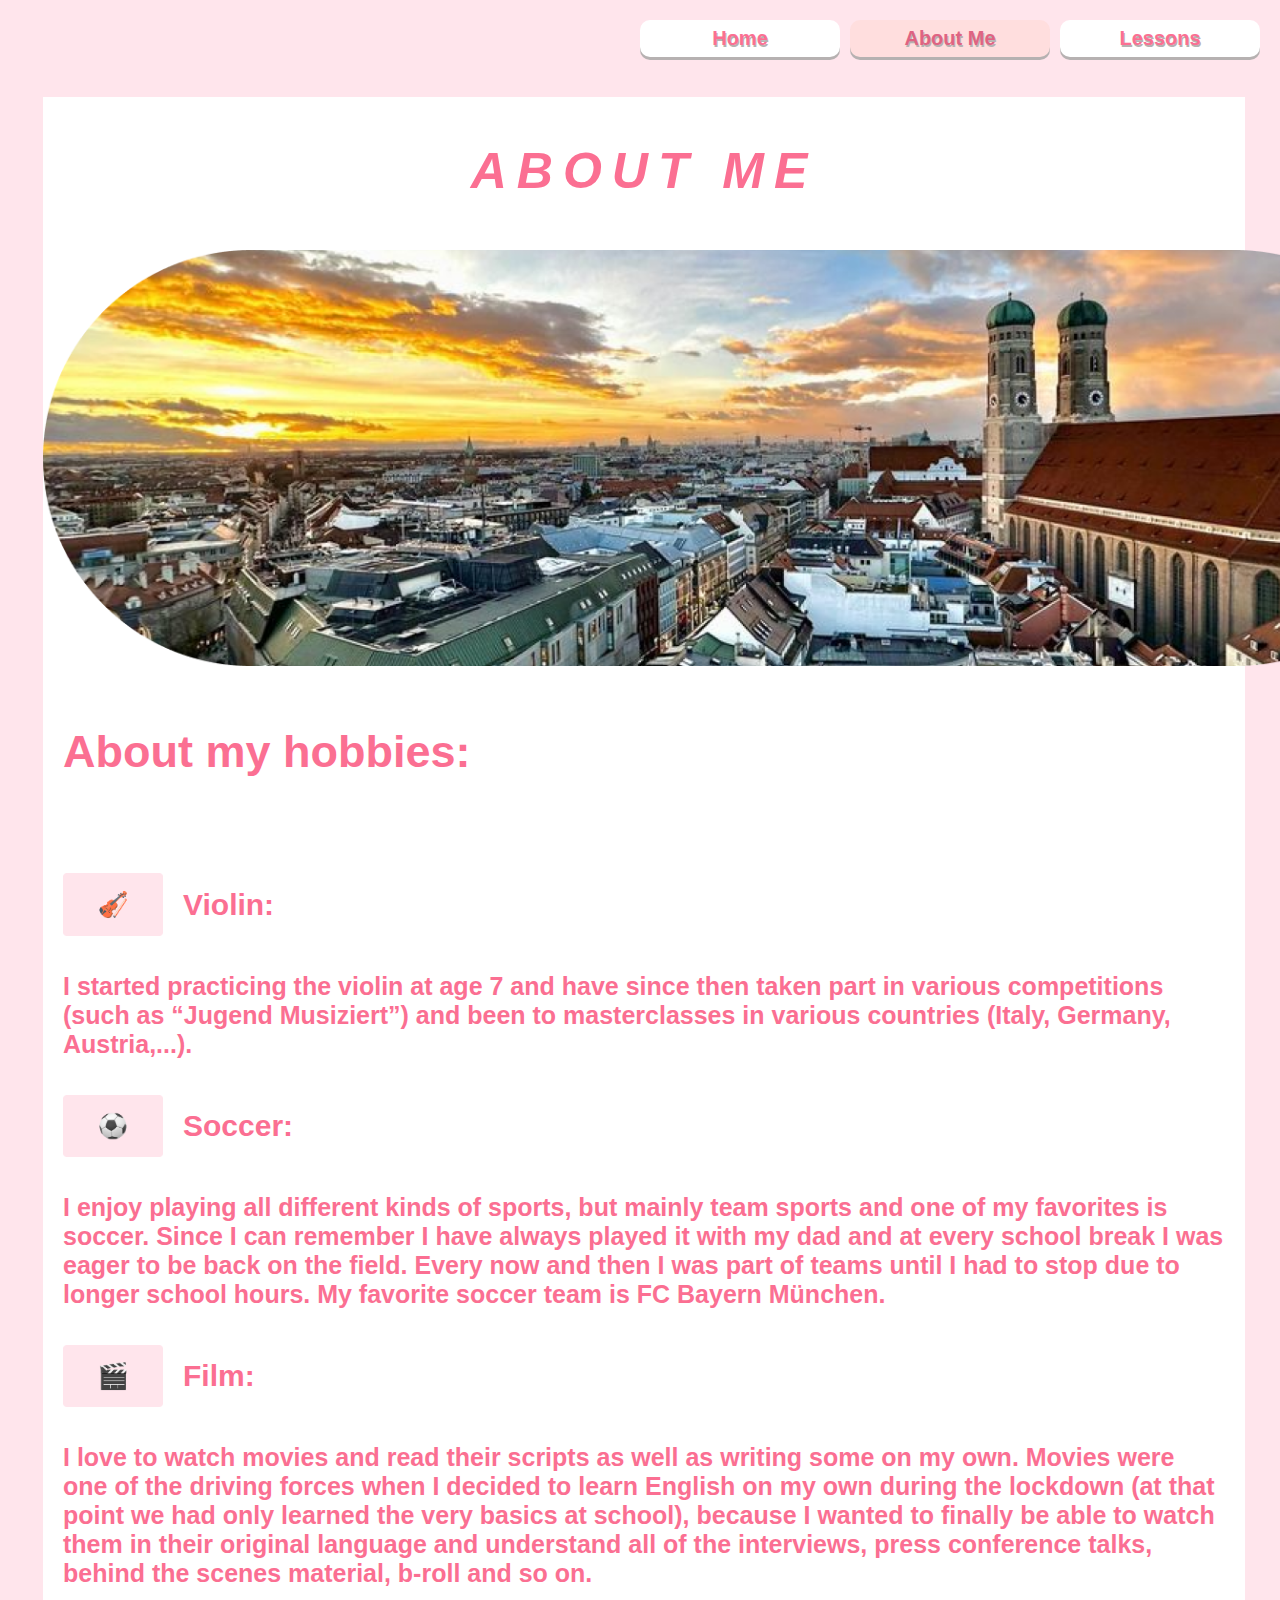
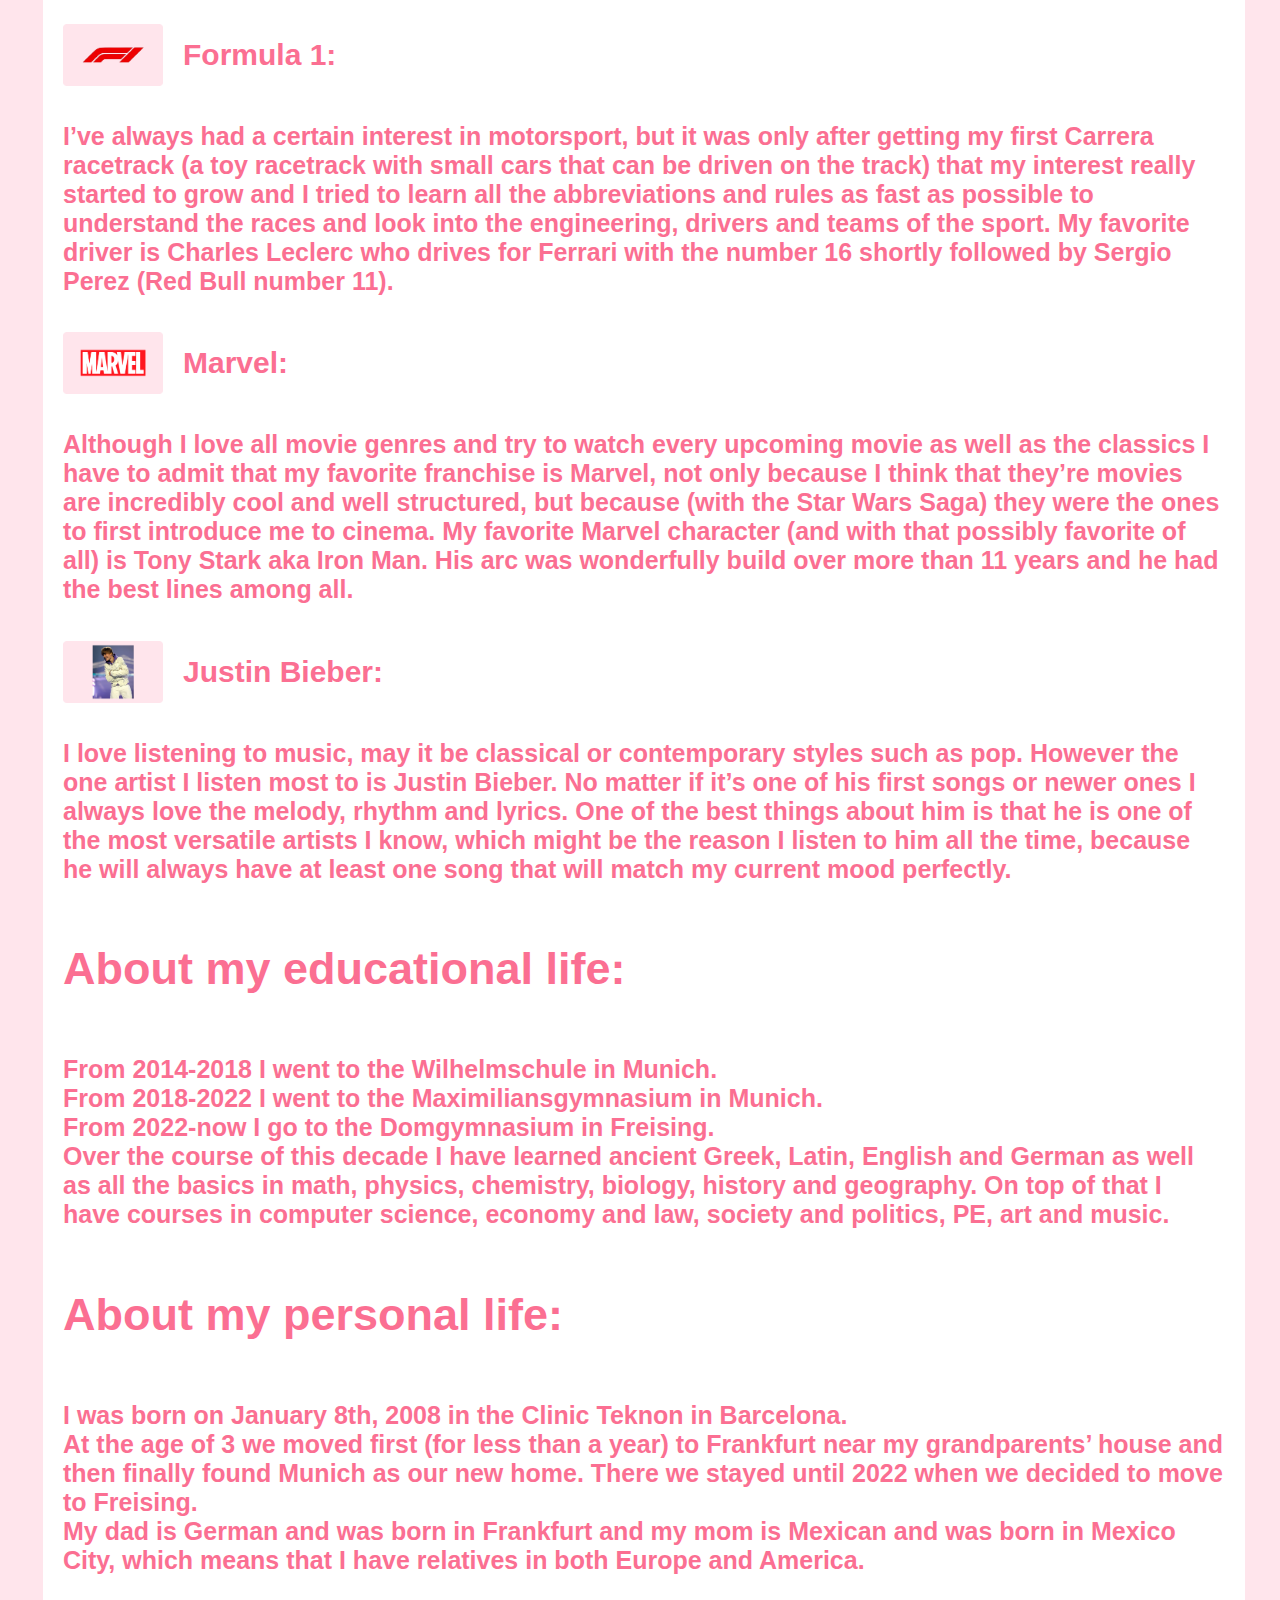
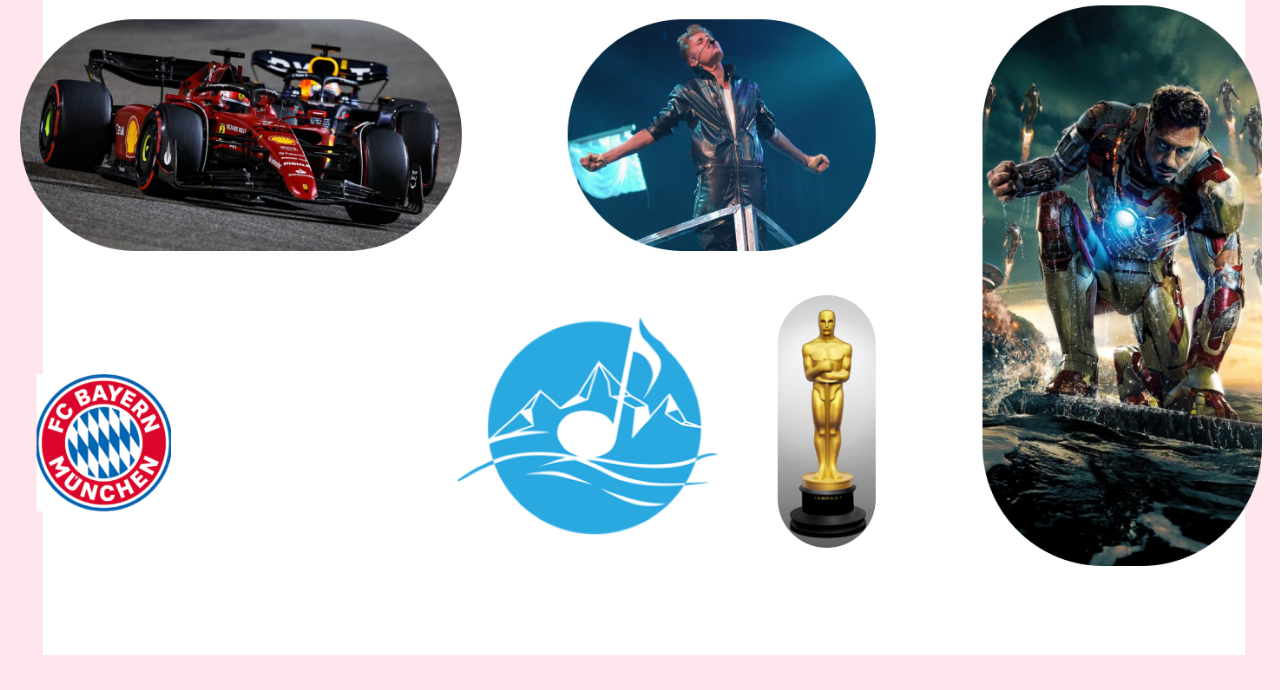
==== about-me.html @ e3620278 "init" ====
<html>
    <head>
        <title>Barbara Holubar Yáñez</title>
        <link rel="stylesheet" href="main.css"/>
        <link rel="stylesheet" href="about-me.css"/>
    </head>
   

    <body>

        <div id="main2">


            <div id="buttons">    
                <a id="button-home"  href="index.html">Home</a>   
                <a id="button-about-me" class="active" href="about-me.html">About Me</a>    
                <a id="button-lessons" href="lessons.html">Lessons</a>       
            </div>

        </div>


        <div id="about-me">
            
          <div id="hobbies"> 
            <h3>ABOUT ME</h3>
            
            <img src="munich.png" id="munich" width="1400px"/>

            <h4>About my hobbies:</h4>

            <div class="flex flex-left center">
                <img src="violin.png" width="100px" id="violin"/>
                <h5>Violin:</h5>
            </div>

                <h6>I started practicing the violin at age 7 and have since then taken part in various competitions (such as “Jugend Musiziert”)
                 and been to masterclasses in various countries (Italy, Germany, Austria,...).</h6>   
           
           
             <div class="flex flex-left center">
                <img src="soccer.png" width="100px" id="soccer"/>
                <h5>Soccer:</h5>  
            </div>

                <h6> I enjoy playing all different kinds of sports, but mainly team sports and one of my favorites is soccer. Since I can remember
                     I have always played it with my dad and at every school break I was eager to be back on the field. Every now and then I was part
                      of teams until I had to stop due to longer school hours. My favorite soccer team is FC Bayern München.</h6>
            
            <div class="flex flex-left center">
                <img src="film.png" width="100px" id="film"/>
                <h5>Film:</h5>
            </div>
                
            
                <h6>I love to watch movies and read their scripts as well as writing some on my own. Movies were one of the driving forces when I decided
                     to learn English on my own during the lockdown (at that point we had only learned the very basics at school), because I wanted to finally
                      be able to watch them in their original language and understand all of the interviews, press conference talks, behind the scenes material, b-roll and so on.</h6>

            
            
            <div class="flex flex-left center">
                <img src="f1.png" width="100px" id="f1"/>                          
                <h5>Formula 1:</h5>  
            </div>   
               
                              
               
                <h6> I’ve always had a certain interest in motorsport, but it was only after getting my first Carrera racetrack (a toy racetrack with small
                     cars that can be driven on the track) that my interest really started to grow and I tried to learn all the abbreviations and rules as
                      fast as possible to understand the races and look into the engineering, drivers and teams of the sport. My favorite driver is Charles Leclerc
                       who drives for Ferrari with the number 16 shortly followed by Sergio Perez (Red Bull number 11).</h6>     
                       
         
         
            <div class="flex flex-left center">
                <img src="marvel.png" width="100px" id="marvel"/> 
                <h5>Marvel:</h5>                 
            </div>    
         
         
                            
                <h6>Although I love all movie genres and try to watch every upcoming movie as well as the classics I have to admit that my favorite franchise is Marvel,
                     not only because I think that they’re movies are incredibly cool and well structured, but because (with the Star Wars Saga) they were the ones to
                      first introduce me to cinema. My favorite Marvel character (and with that possibly favorite of all) is Tony Stark aka Iron Man.
                       His arc was wonderfully build over more than 11 years and he had the best lines among all.</h6>  
                       
          
          
          
            <div class="flex flex-left center">
                <img src="jb.png" width="100px" id="jb"/>
                <h5>Justin Bieber:</h5>           
            </div> 
                



                <h6>I love listening to music, may it be classical or contemporary styles such as pop. However the one artist I listen most to is Justin Bieber.
                     No matter if it’s one of his first songs or newer ones I always love the melody, rhythm and lyrics. One of the best things about him
                      is that he is one of the most versatile artists I know, which might be the reason I listen to him all the time, because he will always
                       have at least one song that will match my current mood perfectly. </h6>         
           
           
           



          <div id="education">
            <h4>About my educational life:</h4>
            
            <h6>From 2014-2018 I went to the Wilhelmschule in Munich. <br/>
                From 2018-2022 I went to the Maximiliansgymnasium in Munich. <br/>
                From 2022-now I go to the Domgymnasium in Freising.</h6> 
            
            <h6>
                Over the course of this decade I have learned ancient Greek, Latin, English and German as well as all the basics in math, physics, chemistry, biology,
                 history and geography. On top of that I have courses in computer science, economy and law, society and politics, PE, art and music.</h6>
          </div>      


          <div id="personal">
            <h4>About my personal life:</h4>

            <h6>I was born on January 8th, 2008 in the Clinic Teknon in Barcelona.</h6>

            <h6>At the age of 3 we moved first (for less than a year) to Frankfurt near my grandparents’ house and then finally found Munich as our new home.
                 There we stayed until 2022 when we decided to move to Freising.</h6>

            <h6>My dad is German and was born in Frankfurt and my mom is Mexican and was born in Mexico City, which means that I have relatives in both Europe and America.</h6>     
          </div>

          <div id="pictures">  <img src="pictures.png" width="1300px"/>  </div> 
          <div id="seefeld">  <img src="seefeld.png" width="300px"/>  </div>    






          </div>
           
            <!-- <img src="text1.png" id="text1"/>

            <h4>About my educational life:</h4>

            <img src="text2.png"/>

            <h4>About my personal life:</h4>

            <img src="text3.png"/>

            <img src="text4.png" width="300px" id="pictures"/>     -->


        
        </div>





    </body>












</html>
---- main.css ----
h1 {
    color: #FB6F92; 
    font-style: Italic; 
    font-size: 64px;        /*Immer die Hälfte*/
    font-family: 'Courier New', Courier, monospace;
    font-weight: 600;
    display: flex;
    justify-content: center;
            
}

.flex {
    display: flex;
    
    align-items: center;
}

.flex-left {
    justify-content: flex-start;
}

.center {
    align-items: center;
}

#main {
padding-top: 20px;
padding-right: 20px;
padding-left: 20px;
background-color: #ffe5ec;
padding-bottom: 130px;

}

#button-home, #button-about-me, #button-lessons {
    font-size: 20px;
    font-family: Verdana, Geneva, Tahoma, sans-serif;
    font-weight: bold;
    border: #ffffff;
    border-radius: 10px;
    width: 200px;
    text-align: center;
    box-shadow: 0px 3px #b6b1b1;
    text-shadow: 1px 2px #b6b1b1;  
    padding: 7px 0;
}

#button-home.active, #button-about-me.active, #button-lessons.active {
    background-color: #ffdede;
    color: #df6382
}


#button-home {
    margin-right: 10px;
    background-color:#ffffff ;
    color:#FB6F92; 
}


#button-about-me {
    text-decoration: none;
    background-color:#ffffff ;
    color:#FB6F92; 
    margin-right: 10px; 

}

#button-lessons {
    background-color:#ffffff ;
    color:#FB6F92;  
    text-decoration: none;
}


#buttons {
    display: flex;
    justify-content: flex-end;

}
---- about-me.css ----
body {
    background-color: #ffe5ec;
    margin-top: 0px;
    margin-right: 0px;
}


#button-home, #button-about-me, #button-lessons {
    font-size: 20px;
    font-family: Verdana, Geneva, Tahoma, sans-serif;
    font-weight: bold;
    border: #ffffff;
    border-radius: 10px;
    width: 200px;
    text-align: center;
    box-shadow: 0px 3px #b6b1b1;
    text-shadow: 1px 2px #b6b1b1;  
    padding: 7px 0;
}


#button-home {
    margin-right: 10px;
    background-color:#ffffff ;
    color:#FB6F92;
    text-decoration: none;

}

#button-about-me {
    background-color: #ffdede;
    color: #df6382;
    margin-right: 10px ;
}

#button-lessons {
    background-color:#ffffff ;
    color:#FB6F92;  
    text-decoration: none;
}


#buttons {
    display: flex;
    justify-content: flex-end;

}


#main2 {
    padding-top: 20px;
    padding-right: 20px;
    padding-left: 20px;
    
    }


    #button-home:hover {
        background-color: #ffdede;
        color: #df6382;
    }


    #button-lessons:hover {
        background-color: #ffdede;
        color: #df6382;
    
    }


 h3 {
    color: #FB6F92;
    font-size: 50px;
    display: flex;
    justify-content: center;   
    font-style: italic;
    font-family: Impact, Haettenschweiler, 'Arial Narrow Bold', sans-serif;
    letter-spacing: 10px;
    padding-top: 45px;
    margin-top: 40px;

 }   

 #munich {
    display: block;
    margin-left: auto;
    margin-right: auto;
 }

 #about-me {
    background-color: #ffffff;
    margin-top: 35px;
    margin-left: 35px;
    margin-right: 35px;
    margin-bottom: 35px;
 }

 h4 {
    color: #FB6F92;
    font-size: 45px;
    font-family: Verdana, Geneva, Tahoma, sans-serif;
    margin-left: 20px;
 }

 h5 {
    color: #FB6F92;
    font-size: 30px;
    margin-left: 20px;
    font-family: Verdana, Geneva, Tahoma, sans-serif;

 }

 h6 {
    color: #FB6F92;
    font-size: 25px;
    margin-left: 20px;
    margin-right: 20px;
    font-family: Arial, Helvetica, sans-serif;
 }

 #text1 {
    margin-left: 20px;

 }

 #hobbies {
    padding-bottom: 20px;
    
 }

 #pictures {
    display: flex;
    justify-content: center;
 }

 #seefeld {
    margin-left: 400px;
    margin-top: -300px;
    padding-bottom: 80px;
 }


 #hobbies .flex {
   margin-left: 20px;
 }

 #hobbies h6 {
   margin-top: 0;
   margin-bottom: 0;
 }
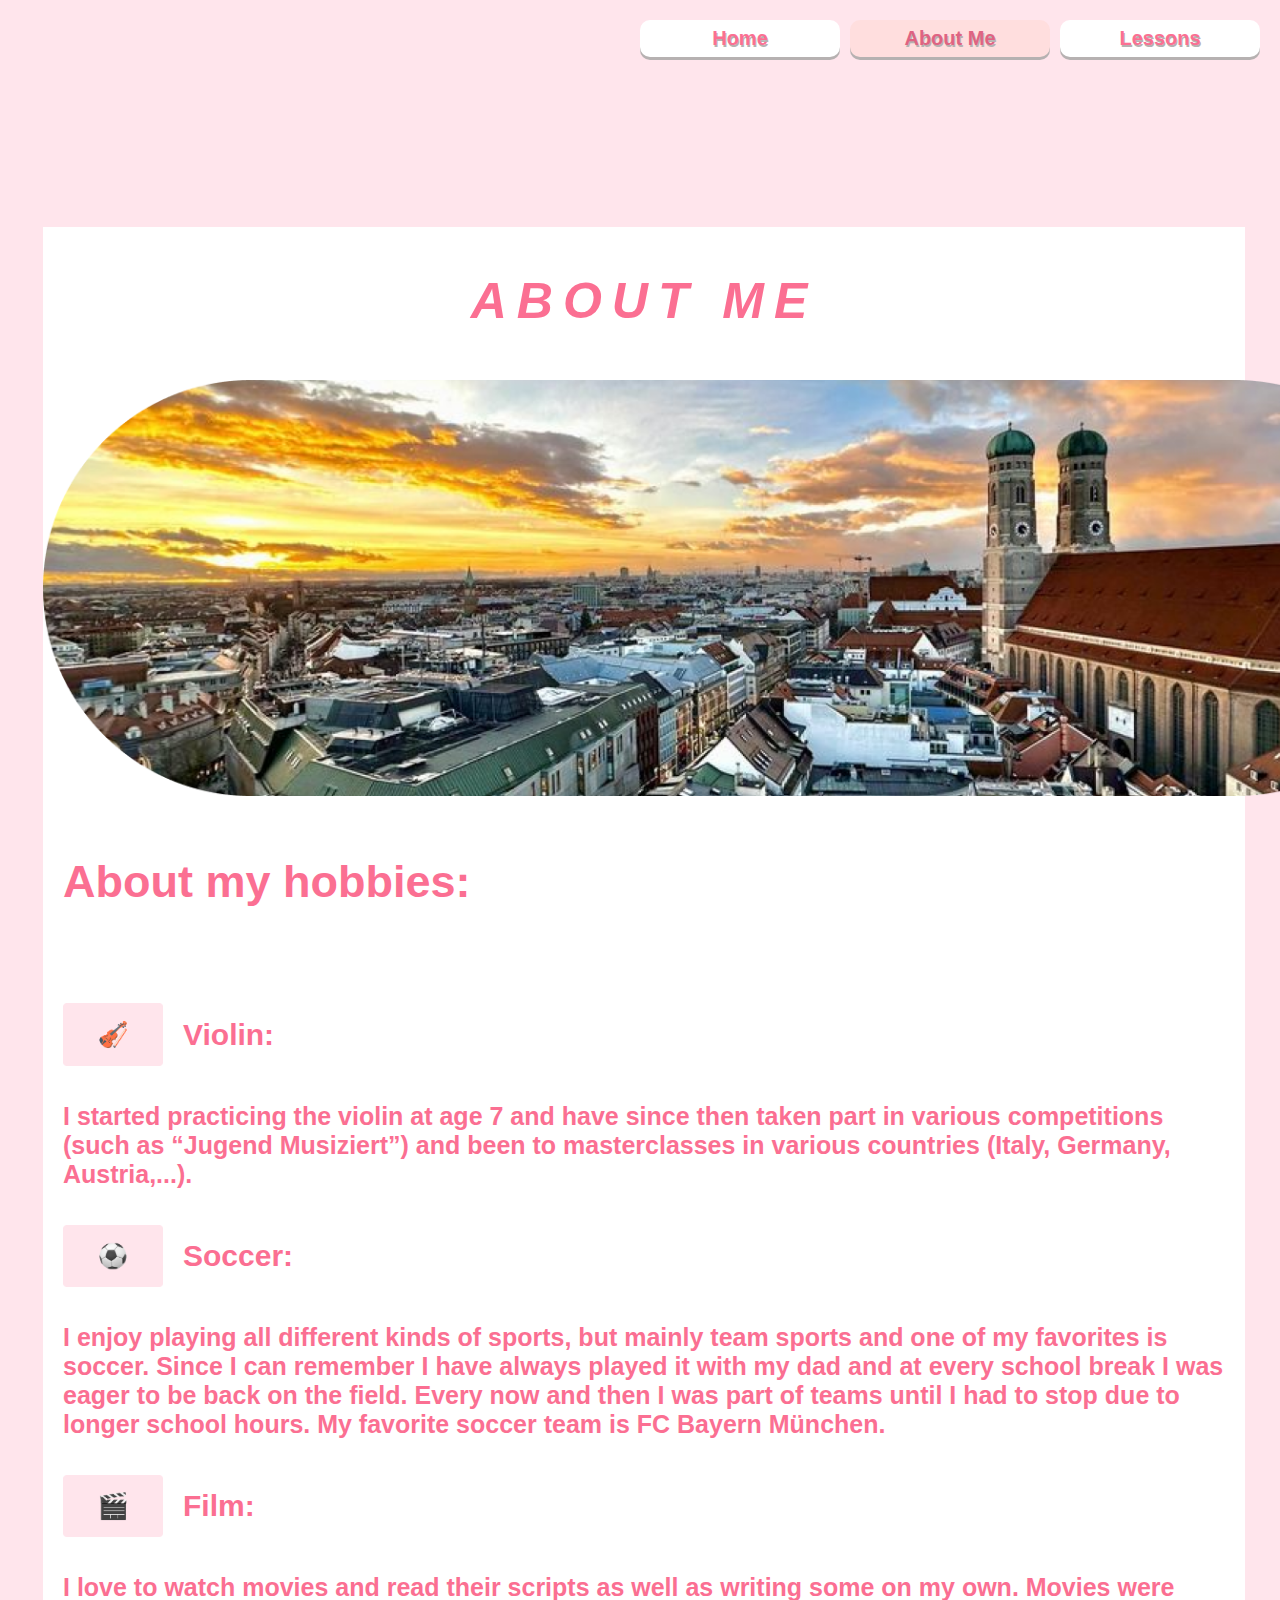
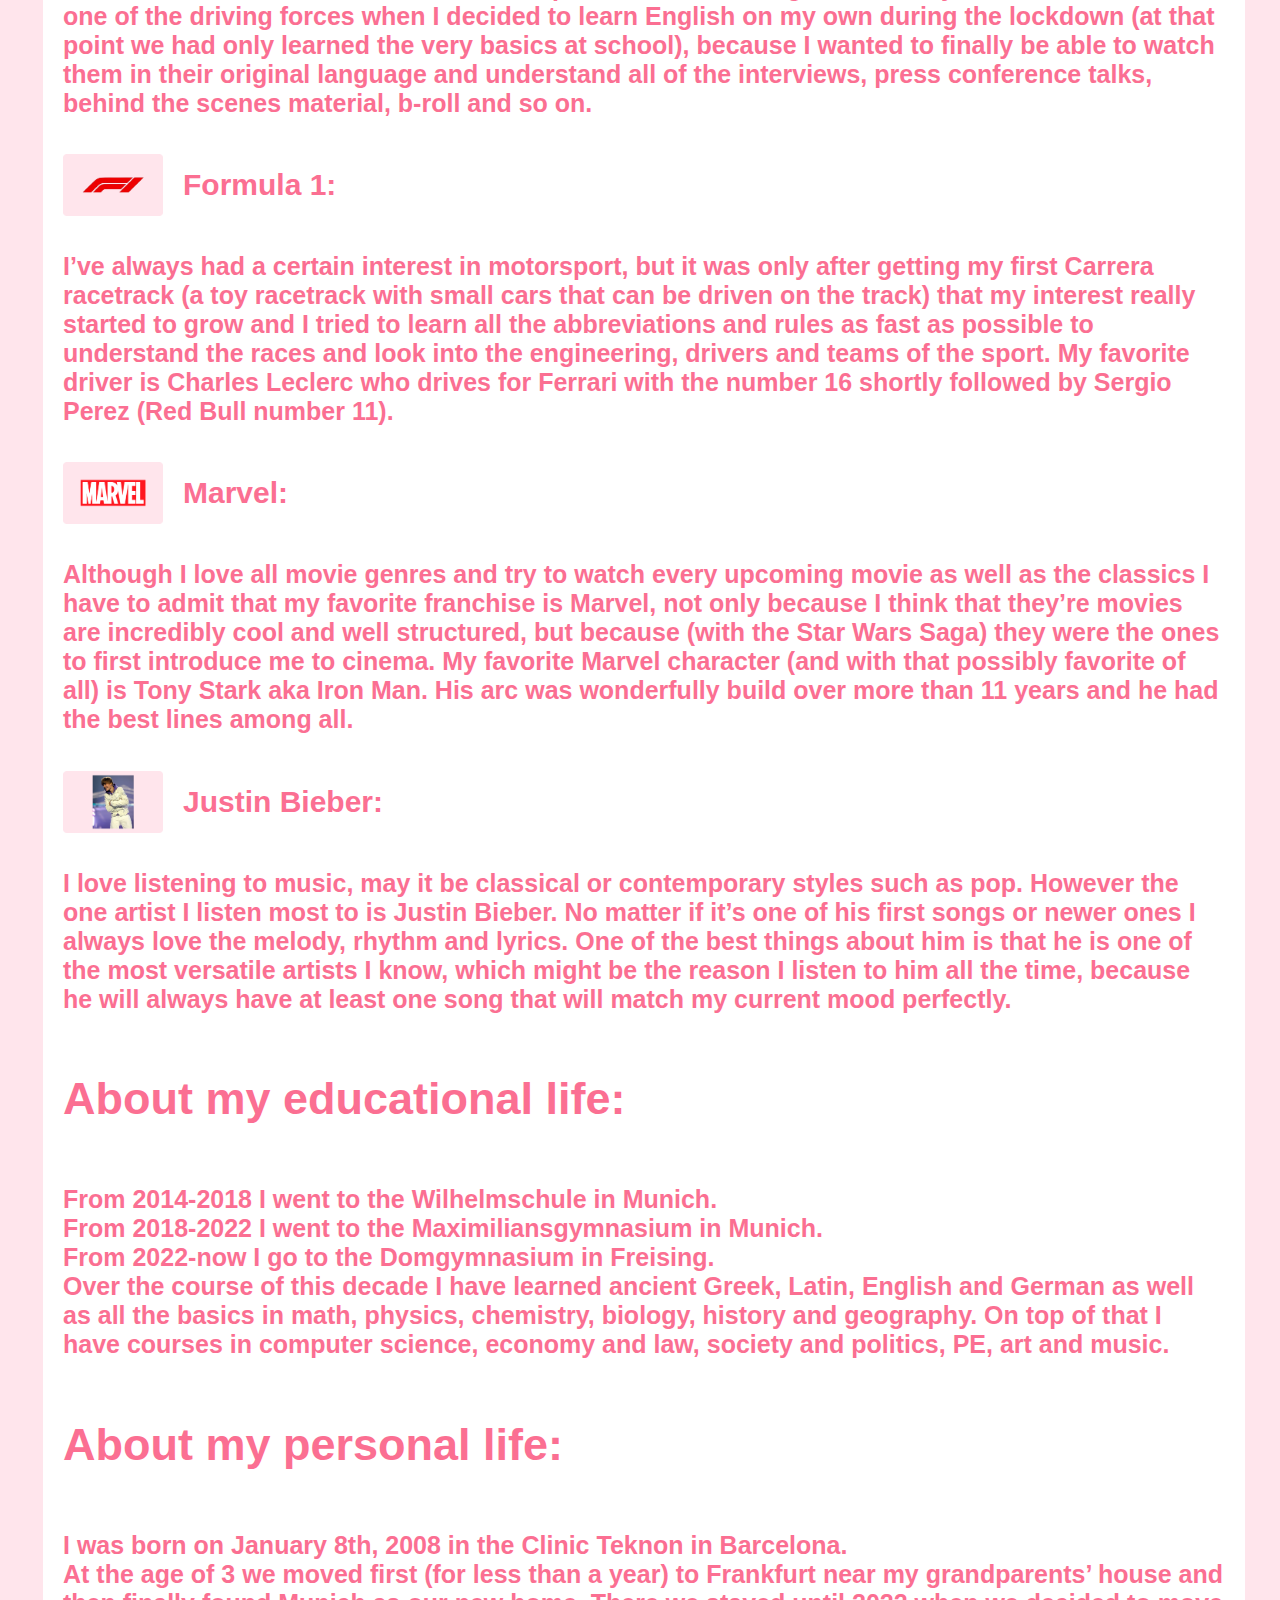
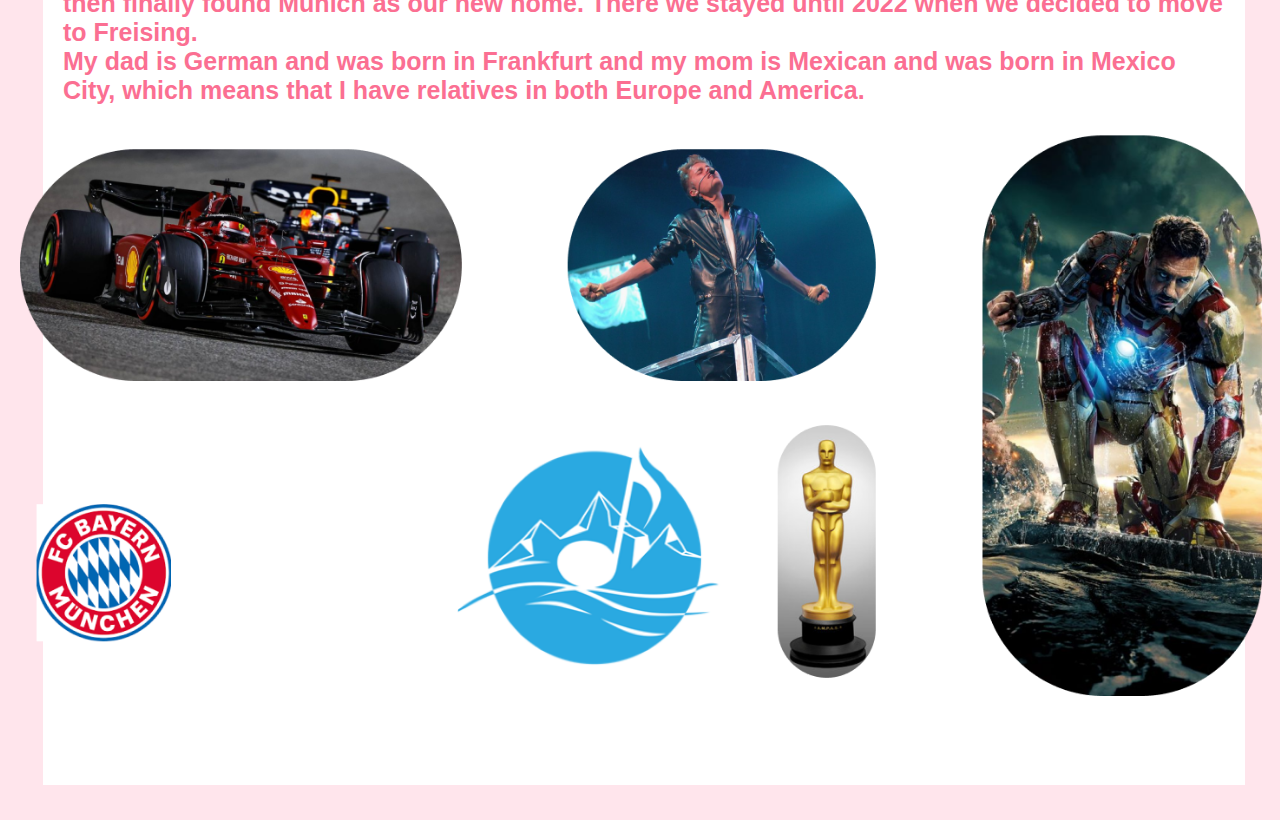
==== commit 82cd6b4d: "init" ====
--- a/about-me.html
+++ b/about-me.html
@@ -8,14 +8,9 @@
 
     <body>
 
-        <div id="main2">
+        <div id="main" class="main2">
 
 
-            <div id="buttons">    
-                <a id="button-home"  href="index.html">Home</a>   
-                <a id="button-about-me" class="active" href="about-me.html">About Me</a>    
-                <a id="button-lessons" href="lessons.html">Lessons</a>       
-            </div>
 
         </div>
 
@@ -168,7 +163,7 @@
 
 
 
-
+    <script src="script.js"></script>
 
 
 
--- a/main.css
+++ b/main.css
@@ -1,3 +1,8 @@
+body {
+    margin-top: 0px;
+    margin-right: 0px;
+}
+
 h1 {
     color: #FB6F92; 
     font-style: Italic; 
@@ -77,4 +82,11 @@
     display: flex;
     justify-content: flex-end;
 
-}+}
+
+#main.main2 {
+    padding-top: 20px;
+    padding-right: 20px;
+    padding-left: 20px;
+    
+    }--- a/about-me.css
+++ b/about-me.css
@@ -47,12 +47,7 @@
 }
 
 
-#main2 {
-    padding-top: 20px;
-    padding-right: 20px;
-    padding-left: 20px;
-    
-    }
+
 
 
     #button-home:hover {
